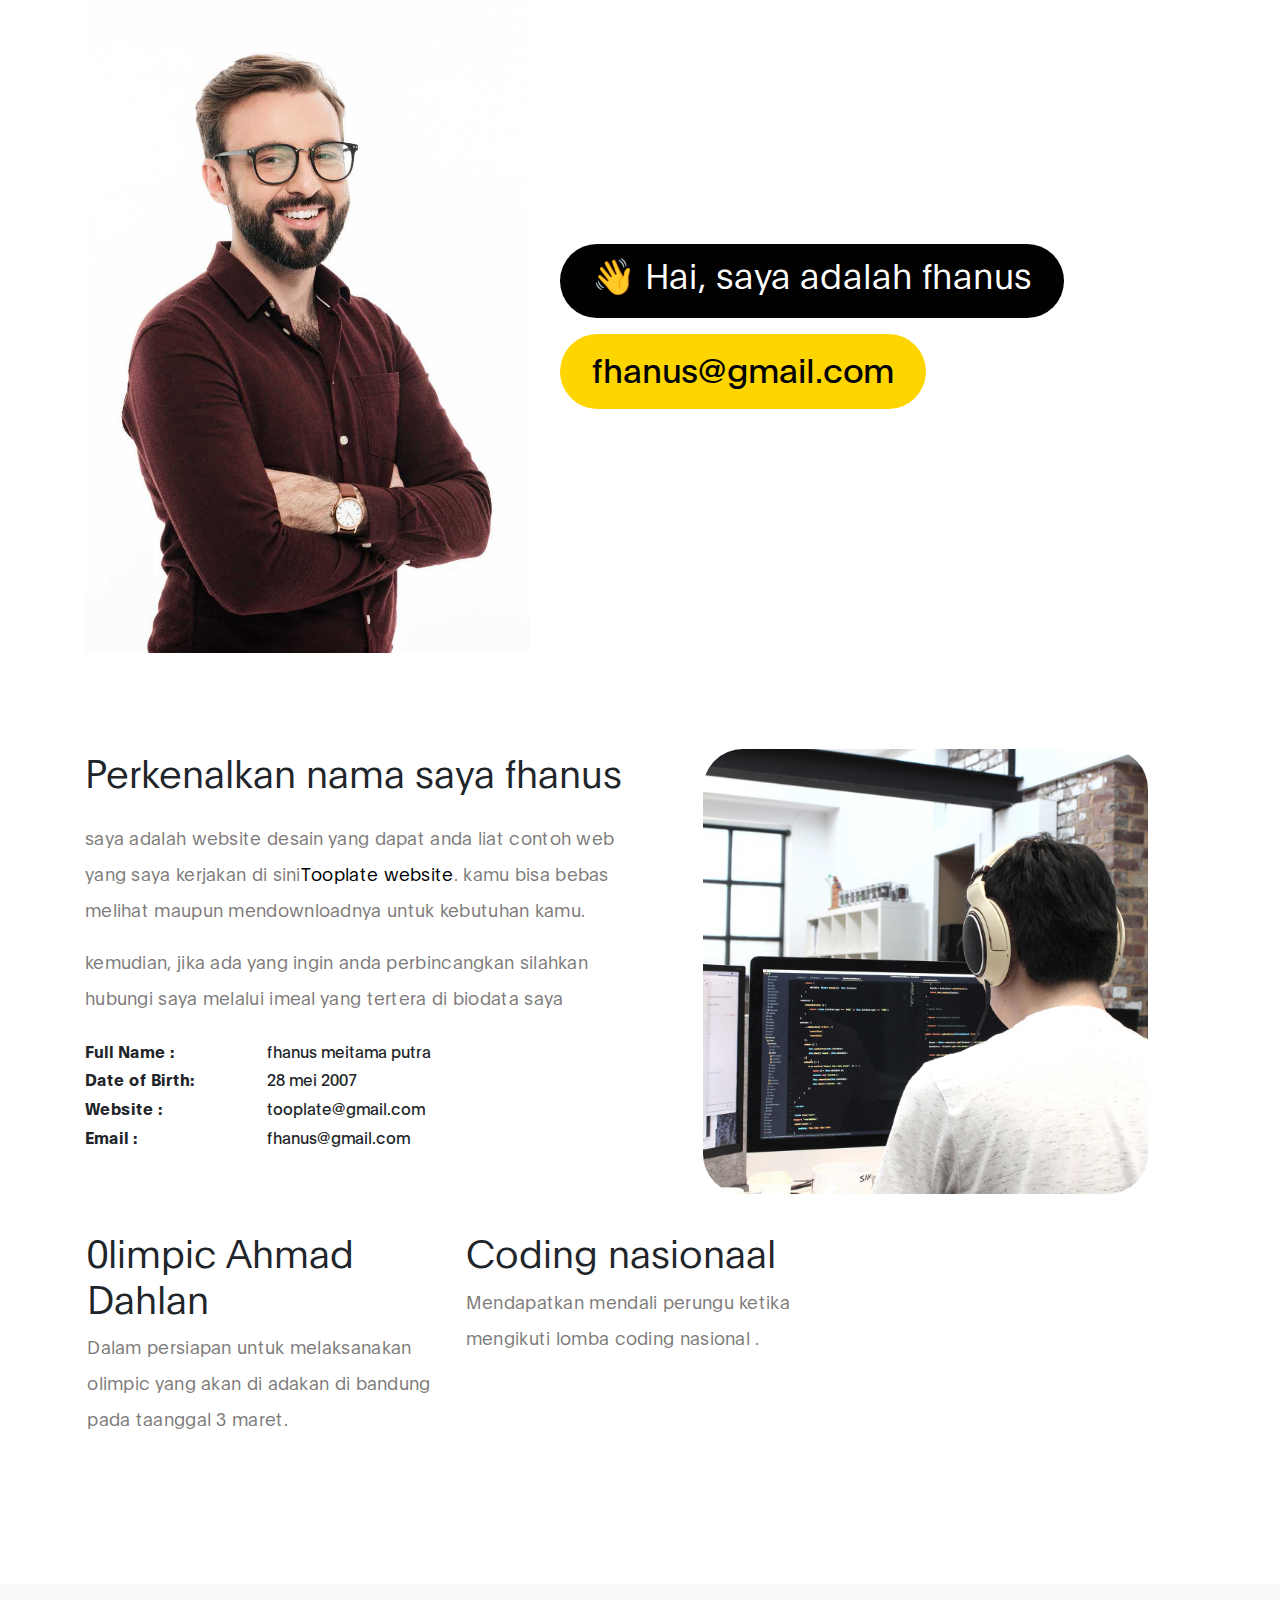
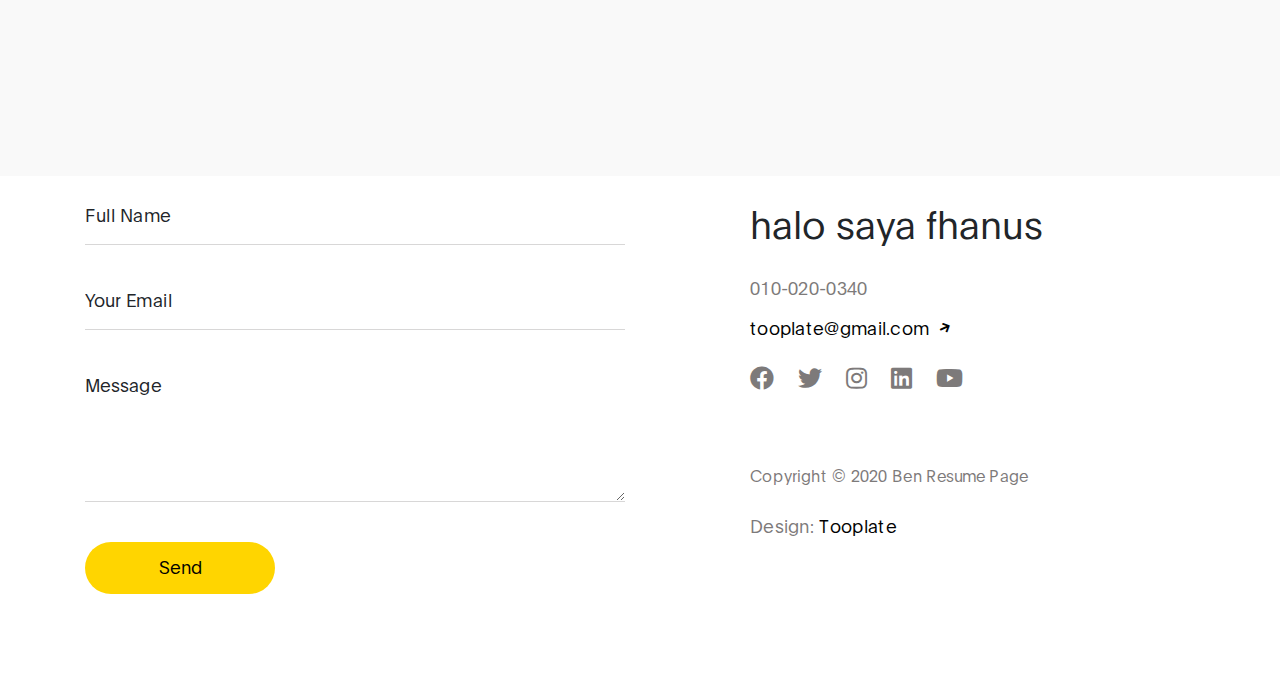
==== 2120_ben_resume/index.html @ 1cf42ba1 "Add files via upload" ====
<!DOCTYPE html>
<html lang="en">
<head>

     <title>Ben's Resume - Profile HTML Page</title>

     <meta charset="UTF-8">
     <meta http-equiv="X-UA-Compatible" content="IE=Edge">
     <meta name="description" content="">
     <meta name="keywords" content="">
     <meta name="author" content="Tooplate">
     <meta name="viewport" content="width=device-width, initial-scale=1, maximum-scale=1">

     <link rel="stylesheet" href="css/bootstrap.min.css">
     <link rel="stylesheet" href="css/all.min.css">
     <link rel="stylesheet" href="css/owl.carousel.min.css">
     <link rel="stylesheet" href="css/owl.theme.default.min.css">

     <!-- MAIN CSS -->
     <link rel="stylesheet" href="css/tooplate-ben-resume-style.css">
<!--
Tooplate 2120 Ben Resume
https://www.tooplate.com/view/2120-ben-resume
-->
</head>

<body data-spy="scroll" data-target="#navbarNav" data-offset="50">

    <!-- MENU BAR -->
    <nav class="navbar navbar-expand-lg">
        <div class="container">

            <a class="navbar-brand" href="#">
                Biodata saya
            </a>

            <button class="navbar-toggler" type="button" data-toggle="collapse" data-target="#navbarNav" aria-controls="navbarNav" aria-expanded="false" aria-label="Toggle navigation">
                <span class="navbar-toggler-icon"></span>
            </button>

            <div class="collapse navbar-collapse" id="navbarNav">
                <ul class="navbar-nav mx-auto">
                    <li class="nav-item">
                        <a href="#intro" class="nav-link smoothScroll">Introduction</a>
                    </li>

                    <li class="nav-item">
                        <a href="#about" class="nav-link smoothScroll">About Me</a>
                    </li>

                    <li class="nav-item">
                        <a href="#testimonials" class="nav-link smoothScroll">Reviews</a>
                    </li>

                    <li class="nav-item">
                        <a href="#contact" class="nav-link smoothScroll">Contact</a>
                    </li>
                </ul>

                <div class="mt-lg-0 mt-3 mb-4 mb-lg-0">
                    <a href="#" class="custom-btn btn" download>Download CV</a>
                </div>
            </div>

        </div>
    </nav>


    <!-- HERO -->
    <section class="hero d-flex flex-column justify-content-center align-items-center" id="intro">

         <div class="container">
            <div class="row">

                  <div class="mx-auto col-lg-5 col-md-5 col-10">
                      <img src="images/ben.jpg" class="img-fluid" alt="Ben Resume HTML Template">
                  </div>

                   <div class="d-flex flex-column justify-content-center align-items-center col-lg-7 col-md-7 col-12">
                        <div class="hero-text">

                            <h1 class="hero-title">👋 Hai, saya adalah fhanus</h1>

                            <a href="#" class="email-link">
                                fhanus@gmail.com
                            </a>
                          
                        </div>
                    </div>

            </div>
        </div>
      </section>


    <section class="about section-padding" id="about">
        <div class="container">
            <div class="row">

                <div class="col-lg-6 col-md-6 col-12">
                    <h3 class="mb-4">Perkenalkan nama saya fhanus</h3>

                    <p> saya adalah website desain yang dapat anda liat contoh web yang saya kerjakan di sini<a rel="nofollow" href="https://www.tooplate.com" target="_parent">Tooplate website</a>. kamu bisa bebas melihat maupun mendownloadnya untuk kebutuhan kamu.</p>

                    <p>kemudian, jika ada yang ingin anda perbincangkan silahkan hubungi saya melalui imeal yang tertera di biodata saya</p>

                    <ul class="mt-4 mb-5 mb-lg-0 profile-list list-unstyled">
                        <li><strong>Full Name :</strong> fhanus meitama putra </li>

                        <li><strong>Date of Birth:</strong> 28 mei 2007</li>

                        <li><strong>Website :</strong> tooplate@gmail.com</li>

                        <li><strong>Email :</strong>  fhanus@gmail.com</li>
                    </ul>
                </div>

                <div class="col-lg-5 mx-auto col-md-6 col-12">
                    <img src="images/true-agency.jpg" class="about-image img-fluid" alt="Ben's Resume HTML Template">
                </div>

            </div>
            <div class="row about-third ">
            	<div class="col-lg-4 col-md-4 col-12 ">
                <h3>0limpic Ahmad Dahlan</h3>
                <p>Dalam persiapan untuk melaksanakan olimpic yang akan di adakan di bandung pada taanggal 3 maret.</p>
                </div>
                <div class="col-lg-4 col-md-4 col-12">
                <h3>Coding nasionaal</h3>
                <p>Mendapatkan mendali perungu ketika mengikuti lomba coding nasional .</p>
                </div>
                
            </div>
        </div>
    </section>


    <!-- TESTIMONIAL -->
     <section class="testimonials section-padding" id="testimonials">
          <div class="container">
               <div class="row">

                

               </div>
          </div>
     </section>


     <!-- FAQ -->
     


     <section class="contact section-padding pt-0" id="contact">
      <div class="container">
        <div class="row">

          <div class="col-lg-6 col-md-6 col-12">
            <form action="#" method="get" class="contact-form webform"  role="form">
                
                <div class="form-group d-flex flex-column-reverse">
                    <input type="text" class="form-control" name="cf-name" id="cf-name" placeholder="Your Name">

                    <label for="cf-name" class="webform-label">Full Name</label>
                </div>

                <div class="form-group d-flex flex-column-reverse">
                    <input type="email" class="form-control" name="cf-email" id="cf-email" placeholder="Your Email">

                    <label for="cf-email" class="webform-label">Your Email</label>
                </div>

                <div class="form-group d-flex flex-column-reverse">
                    <textarea class="form-control" rows="5" name="cf-message" id="cf-message" placeholder="Your Message"></textarea>

                    <label for="cf-message" class="webform-label">Message</label>
                </div>

                <button type="submit" class="form-control" id="submit-button" name="submit">Send</button>
            </form>
          </div>

            <div class="mx-auto col-lg-4 col-md-6 col-12">
                <h3 class="my-4 pt-4 pt-lg-0">halo saya fhanus</h3>

                <p class="mb-1">010-020-0340</p>

                <p>
                    <a href="#">
                      tooplate@gmail.com
                    <i class="fas fa-arrow-right custom-icon"></i>
                    </a>
                </p>

                <ul class="social-links mt-2">
                    <li><a href="https://fb.com/tooplate" rel="noopener" class="fab fa-facebook"></a></li>
                    <li><a href="#" rel="noopener" class="fab fa-twitter"></a></li>
                    <li><a href="#" rel="noopener" class="fab fa-instagram"></a></li>
                    <li><a href="#" rel="noopener" class="fab fa-linkedin"></a></li>
                    <li><a href="#" rel="noopener" class="fab fa-youtube"></a></li>
                </ul>
                
              <p class="copyright-text mt-5 pt-3">Copyright &copy; 2020 Ben Resume Page</p>
                
                <p>Design: <a href="https://www.tooplate.com" title="free HTML templates" target="_blank">Tooplate</a></p>
            </div>

        </div>
      </div>
    </section>
     <!-- SCRIPTS -->
     <script src="js/jquery.min.js"></script>
     <script src="js/bootstrap.min.js"></script>
     <script src="js/smoothscroll.js"></script>
     <script src="js/owl.carousel.min.js"></script>
     <script src="js/custom.js"></script>

</body>
</html>
---- 2120_ben_resume/css/tooplate-ben-resume-style.css ----
/*

Tooplate 2120 Ben Resume

https://www.tooplate.com/view/2120-ben-resume

*/

  @font-face {
      font-family: 'Plain';
      src: url('../localfonts/Plain-Regular.woff2') format('woff2'),
          url('../localfonts/Plain-Regular.woff') format('woff');
      font-weight: normal;
      font-style: normal;
  }

  @font-face {
      font-family: 'Plain';
      src: url('../localfonts/Plain-Light.woff2') format('woff2'),
          url('../localfonts/Plain-Light.woff') format('woff');
      font-weight: 300;
      font-style: normal;
  }

  @font-face {
      font-family: 'Plain';
      src: url('../localfonts/Plain-Bold.woff2') format('woff2'),
          url('../localfonts/Plain-Bold.woff') format('woff');
      font-weight: bold;
      font-style: normal;
  }

  :root {
    --primary-color:        #ffd500;
    --white-color:          #ffffff;
    --dark-color:           #010101;
    --menu-bg-color:        #212529;

    --gray-color:           #909090;
    --p-color:              #7d7a7a;

    --base-font-family:     "Plain", -apple-system,BlinkMacSystemFont,"Segoe UI",Roboto,"Helvetica Neue",Arial,"Noto Sans",sans-serif,"Apple Color Emoji","Segoe UI Emoji","Segoe UI Symbol","Noto Color Emoji";
    --font-weight-bold:     600;
    --font-weight-normal:   400;
    --font-weight-light:    300;

    --h1-font-size:         56px;
    --h2-font-size:         48px;
    --h3-font-size:         38px;
    --h4-font-size:         34px;
    --h5-font-size:         30px;
    --h6-font-size:         24px;
    --p-font-size:          18px;
    --base-font-size:       16px;
    --button-font-size:     20px;

    --border-radius-large:  100%;
    --border-radius-medium: 80px;
    --border-radius-small:  40px;
  }


  body {
    font-family: var(--base-font-family);
  }


  /*---------------------------------------
     TYPOGRAPHY              
  -----------------------------------------*/

  h1 {
    font-size: var(--h1-font-size);
  }

  h1,
  h3 {
    font-weight: var(--font-weight-light);
  }

  h2 {
    font-size: var(--h2-font-size);
  }

  h3 {
    font-size: var(--h3-font-size);
  }

  h4 {
    font-size: var(--h4-font-size);
  }

  h5 {
    font-size: var(--h5-font-size);
  }

  h6 {
    font-weight: var(--font-weight-bold);
    font-size: var(--h6-font-size);
  }

  p {
    color: var(--p-color);
    font-size: var(--p-font-size);
    font-weight: var(--font-weight-light);
    letter-spacing: 0.3px;
    line-height: 2em;
  }

  .section-padding {
    padding: 6rem 0;
  }

  .custom-icon {
    font-size: 12px;
    position: relative;
    bottom: 3px;
    left: 5px;
    transform: rotate(-25deg);
  }


  /* CUSTOM BUTTON */
  .custom-btn {
    background: var(--dark-color);
    border: none;
    border-radius: var(--border-radius-medium);
    color: var(--white-color);
    letter-spacing: 0.2px;
    padding: 6px 36px 10px 36px;
    font-size: var(--button-font-size);
    white-space: nowrap;
  }

  .custom-btn:hover,
  .custom-btn:focus {
    color: var(--dark-color);
    background: var(--primary-color);
  }


  /*---------------------------------------
     GENERAL               
  -----------------------------------------*/

  * {
    -webkit-box-sizing: border-box;
    -moz-box-sizing: border-box;
    box-sizing: border-box;
  }

  *::before,
  *::after {
    -webkit-box-sizing: border-box;
    -moz-box-sizing: border-box;
    box-sizing: border-box;
  }

  a {
    color: var(--dark-color);
    text-decoration: none;
    transition: all 0.4s linear;
  }

  a:hover  {
    color: var(--dark-color);
    text-decoration: none;
  }


  /*---------------------------------------
     MENU                
  -----------------------------------------*/

  .navbar {
    background: transparent;
    padding: 0.3rem 1rem;
    transition: all 300ms ease-in-out;
    position: absolute;
    z-index: 99;
    top: 0;
    right: 0;
    left: 0;
    opacity: 0;
  }

  .navbar.scroll {
    background: var(--menu-bg-color);
    padding: 0.5rem 1rem;
    position: fixed;
    opacity: 1;
  }

  .navbar-brand {
    color: var(--white-color);
    font-weight: var(--font-weight-light);
    font-size: var(--h4-font-size);
  }

  .navbar .custom-btn {
    background: var(--primary-color);
    color: var(--dark-color);
  }

  .contact-form #submit-button:hover,
  .navbar .custom-btn:hover {
    background: var(--dark-color);
    color: var(--white-color);
  }

  .navbar-expand-lg .navbar-nav .nav-link {
    margin: 0 1.5rem;
    padding: 0;
  }

  .nav-item .nav-link.active, 
  .nav-item .nav-link:hover {
    color: var(--gray-color);
  }

  .nav-item .nav-link.active, 
  .nav-item .nav-link:hover {
    border-bottom-color: var(--primary-color);
  }

  .nav-link {
    color: var(--gray-color);
    font-weight: var(--font-weight-light);
    font-size: var(--base-font-size);
    border-bottom: 1px solid transparent;
  }

  .navbar-toggler {
    border: 0;
    padding: 0;
    cursor: pointer;
    margin: 0 10px 0 0;
    width: 30px;
    height: 35px;
    outline: none;
  }

  .navbar-toggler:focus {
    outline: none;
  }

  .navbar-toggler[aria-expanded="true"] .navbar-toggler-icon {
    background: transparent;
  }

  .navbar-toggler[aria-expanded="true"] .navbar-toggler-icon::before,
  .navbar-toggler[aria-expanded="true"] .navbar-toggler-icon::after {
    transition: top 300ms 50ms ease, -webkit-transform 300ms 350ms ease;
    transition: top 300ms 50ms ease, transform 300ms 350ms ease;
    transition: top 300ms 50ms ease, transform 300ms 350ms ease, -webkit-transform 300ms 350ms ease;
    top: 0;
  }

  .navbar-toggler[aria-expanded="true"] .navbar-toggler-icon::before {
    transform: rotate(45deg);
  }

  .navbar-toggler[aria-expanded="true"] .navbar-toggler-icon::after {
    transform: rotate(-45deg);
  }


  .navbar-toggler .navbar-toggler-icon {
    background: var(--white-color);
    transition: background 10ms 300ms ease;
    display: block;
    width: 30px;
    height: 2px;
    position: relative;
  }

  .navbar-toggler .navbar-toggler-icon::before,
  .navbar-toggler .navbar-toggler-icon::after {
    transition: top 300ms 350ms ease, -webkit-transform 300ms 50ms ease;
    transition: top 300ms 350ms ease, transform 300ms 50ms ease;
    transition: top 300ms 350ms ease, transform 300ms 50ms ease, -webkit-transform 300ms 50ms ease;
    position: absolute;
    right: 0;
    left: 0;
    background: var(--white-color);
    width: 30px;
    height: 2px;
    content: '';
  }

  .navbar-toggler .navbar-toggler-icon::before {
    top: -8px;
  }

  .navbar-toggler .navbar-toggler-icon::after {
    top: 8px;
  }



  /*---------------------------------------
     HERO                
  -----------------------------------------*/

  .hero-title,
  .email-link {
    background: var(--dark-color);
    border-radius: var(--border-radius-medium);
    color: var(--white-color);
    display: inline-block;
    margin: 0.5rem 0;
    padding: 0.5rem 2rem 1.5rem 2rem;
	font-size: 2.2em;
  }

  .email-link {
    background: var(--primary-color);
    color: var(--dark-color);
    font-size: var(--h4-font-size);
    padding: 0.5rem 2rem 1rem 2rem;
  }

  .email-link:hover {
    background: var(--dark-color);
    color: var(--white-color);
  }


  /*---------------------------------------
     ABOUT                
  -----------------------------------------*/
  
  .about-third {
	  margin: 2.2em -0.8em;
  }

  .about-image {
    border-radius: var(--border-radius-small);
  }

  .profile-list li {
    margin: 0.3rem 0;
  }

  .profile-list strong {
    display: inline-block;
    width: 30%;
    margin-right: 1rem;
  }


  /*---------------------------------------
     FAQ                 
  -----------------------------------------*/

  .faq .card-header {
    padding: 0;
  }

  .faq .btn-link {
    color: var(--dark-color);
    font-size: var(--h6-font-size);
    text-align: left;
    display: block;
    width: 100%;
    padding: 1rem 2rem;
  }

  .faq .btn-link:focus, 
  .faq .btn-link:hover {
    color: var(--dark-color);
    text-decoration: none;
  }

  .faq .card-body {
    padding: 2rem;
  }

  .faq-info-text {
    font-size: var(--base-font-size);
    display: block;
    margin: 1.5rem 2rem 0 2rem;
  }


  /*---------------------------------------
     TESTIMONIALS               
  -----------------------------------------*/

  .testimonials {
    background: #f9f9f9;
  }

  .testimonials-image {
    margin: 0 1rem 1rem 1rem;
  }

  .testimonials-image img {
    border-radius: var(--border-radius-medium);
  }

  .testimonials-info {
    width: 100%;
  }

  .testimonials .owl-theme .owl-nav.disabled+.owl-dots {
    margin-top: 2rem;
  }

  .testimonials .owl-theme .owl-dots .owl-dot {
    outline: none;
  }

  .testimonials .owl-theme .owl-dots .owl-dot span {
    width: 30px;
    height: 3px;
    margin: 5px;
  }

  .testimonials .owl-theme .owl-dots .owl-dot.active span, 
  .testimonials .owl-theme .owl-dots .owl-dot:hover span {
    background: var(--primary-color);
  }


  /*---------------------------------------
     CONTACT               
  -----------------------------------------*/
  
  .contact-form .form-control {
    background: transparent;
    border: none;
    border-bottom: 1px solid rgba(142, 140, 140, 0.35);
    box-shadow: none;
    border-radius: 0;
    -webkit-appearance: none;
    outline: none;
    color: var(--dark-color);
    font-weight: var(--font-weight-light);
    padding-left: 0;
    cursor: text;
  }

  .contact-form input {
    height: calc(2.25rem + 10px);
  }

  .contact-form .form-group {
    margin: 0 0 1rem;
    position: relative;
  }

  .contact-form .form-control,
  .webform-label {
    transition: all 0.4s;
    touch-action: manipulation;
  }

  .webform-label {
    cursor: text;
    font-size: 12px;
    font-weight: var(--font-weight-light);
    margin-bottom: 5px;
  }

  .contact-form .form-control:placeholder-shown + .webform-label {
    cursor: text;
    max-width: 66.66%;
    white-space: nowrap;
    overflow: hidden;
    text-overflow: ellipsis;
    transform-origin: left bottom;
    transform: translate(0, 2.125rem) scale(1.5);
  }

  .contact-form ::-webkit-input-placeholder {
    opacity: 0;
    transition: inherit;
    color: var(--dark-color);
  }

  .contact-form ::-moz-placeholder {
    opacity: 0;
    transition: inherit;
    color: var(--dark-color);
  }

  .contact-form .form-control:focus::-webkit-input-placeholder {
    opacity: 1;
  }

  .contact-form .form-control:focus::-moz-placeholder {
    opacity: 1;
  }

  .contact-form .form-control:not(:placeholder-shown) + .webform-label,
  .contact-form .form-control:focus + .webform-label {
    transform: translate(0, 0) scale(1);
    cursor: pointer;
    color: var(--gray-color);
  }

  .contact-form #submit-button {
    background: var(--primary-color);
    border: none;
    border-radius: var(--border-radius-medium);
    color: var(--dark-color);
    cursor: pointer;
    font-size: var(--p-font-size);
    line-height: 0;
    margin-top: 2.5rem;
    padding: 1.5rem 1.8rem 1.8rem 1.8rem;
    white-space: nowrap;
    max-width: 190px;
  }

  .copyright-text {
    font-size: var(--base-font-size);
  }


  /*---------------------------------------
     SOCIAL LINKS              
  -----------------------------------------*/

  .social-links {
    margin: 40px 0;
    padding: 0;
  }

  .social-links li {
    display: inline-block;
    list-style: none;
  }

  .social-links a {
    display: inline-block;
    color: var(--p-color);
    font-size: var(--h6-font-size);
    margin: 5px 20px 5px 0;
  }

  .social-links a:hover {
    color: var(--dark-color);
  }


  /*---------------------------------------
     RESPONSIVE STYLES              
  -----------------------------------------*/

  @media screen and (max-width: 1200px) {
    h1 {
        font-size: 42px;
    }

    h2 {
        font-size: 36px;
    }

    h3 {
        font-size: 32px;
    }

    h4 {
        font-size: 28px;
    }

    .email-link {
      font-size: 28px;
    }
  }

  @media screen and (max-width: 992px) {

    .hero-title {
      font-size: 1.8em;
      padding-bottom: 1rem;
    }

    .email-link {
      font-size: 22px;
      padding: 0.5rem 2rem 0.7rem 2rem;
    }
  }

  @media screen and (max-width: 991px) {
    .navbar-nav {
      margin: 1rem 0;
    }

    .navbar-expand-lg .navbar-nav .nav-link {
      display: inline-block;
      margin: 5px 0.5rem;
    }
  }

  @media screen and (max-width: 768px) {

    .hero-text {
      position: relative;
      top: 1.5rem;
    }
  }

  @media screen and (max-width: 480px) {

    .hero-title {
      font-size: 26px;
    }

    .email-link {
      font-size: 20px;
      padding: 0.3rem 2rem 0.6rem 2rem;
    }
  }
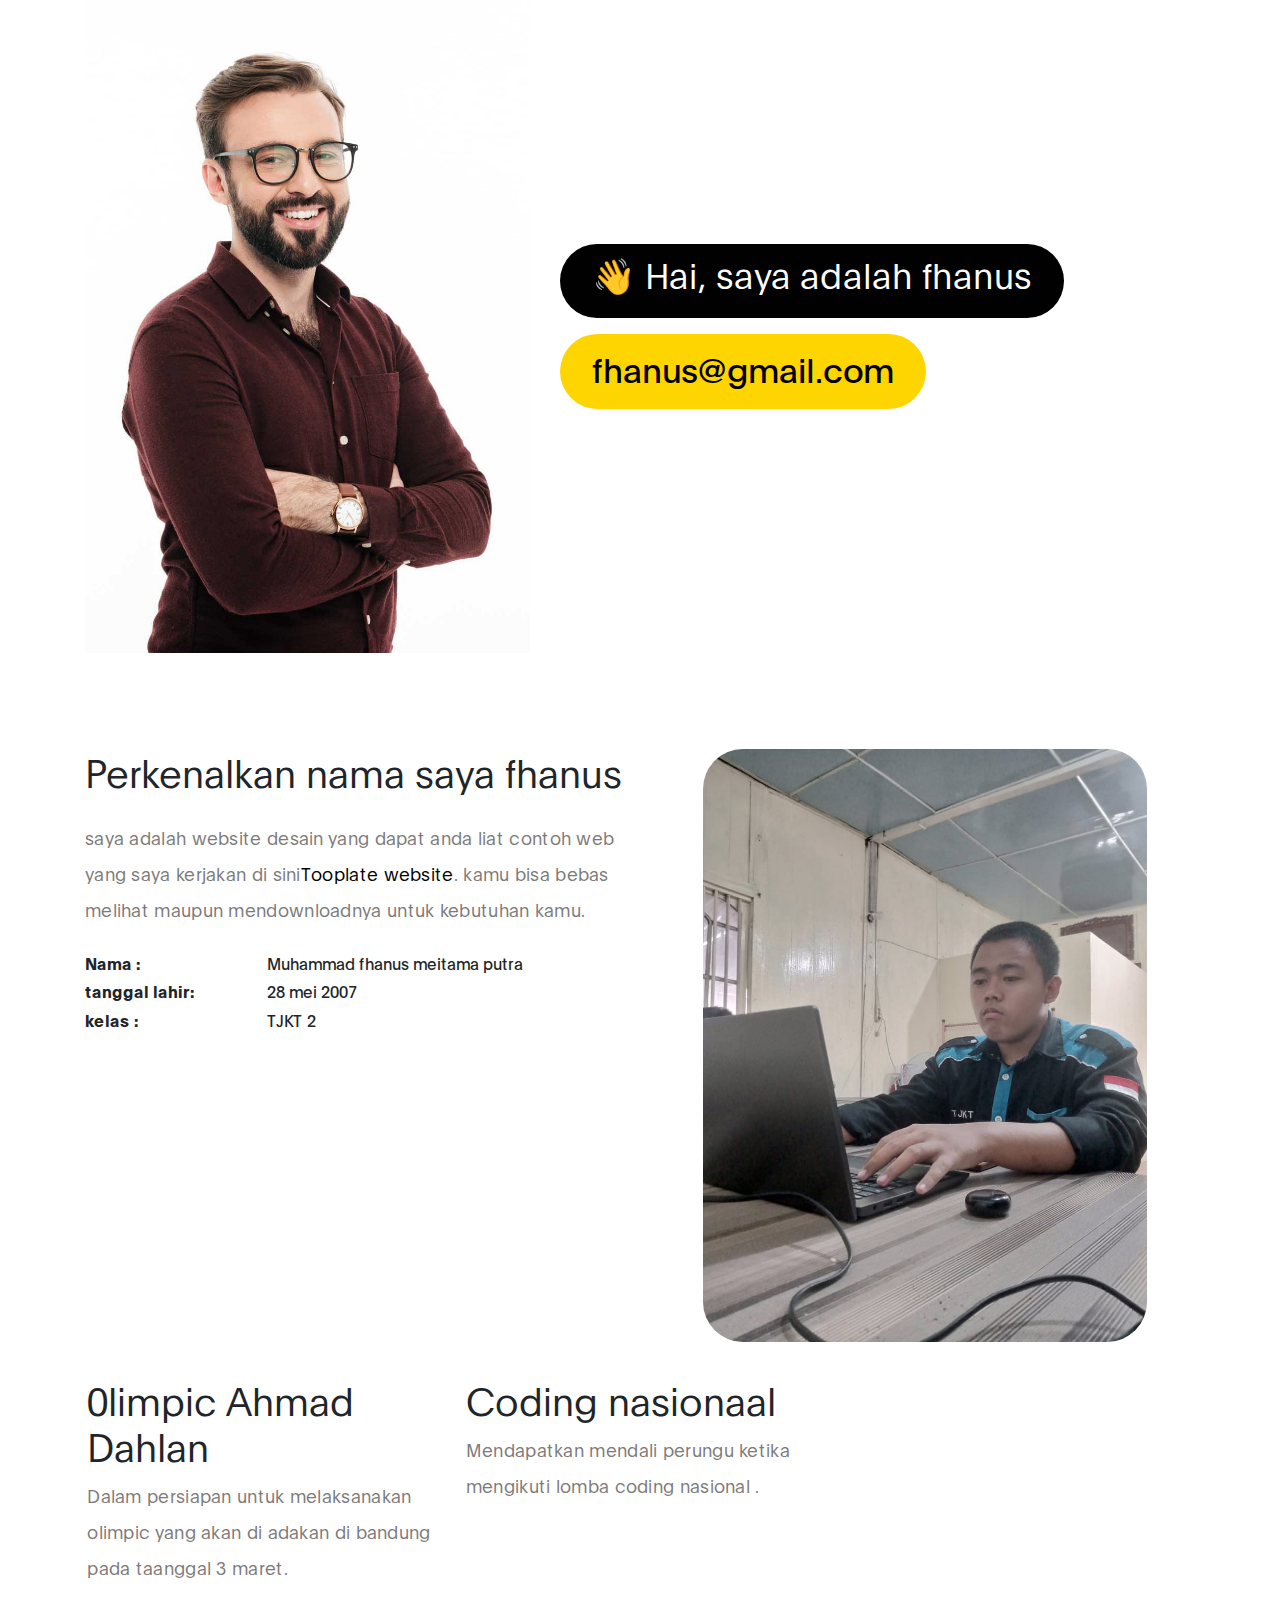
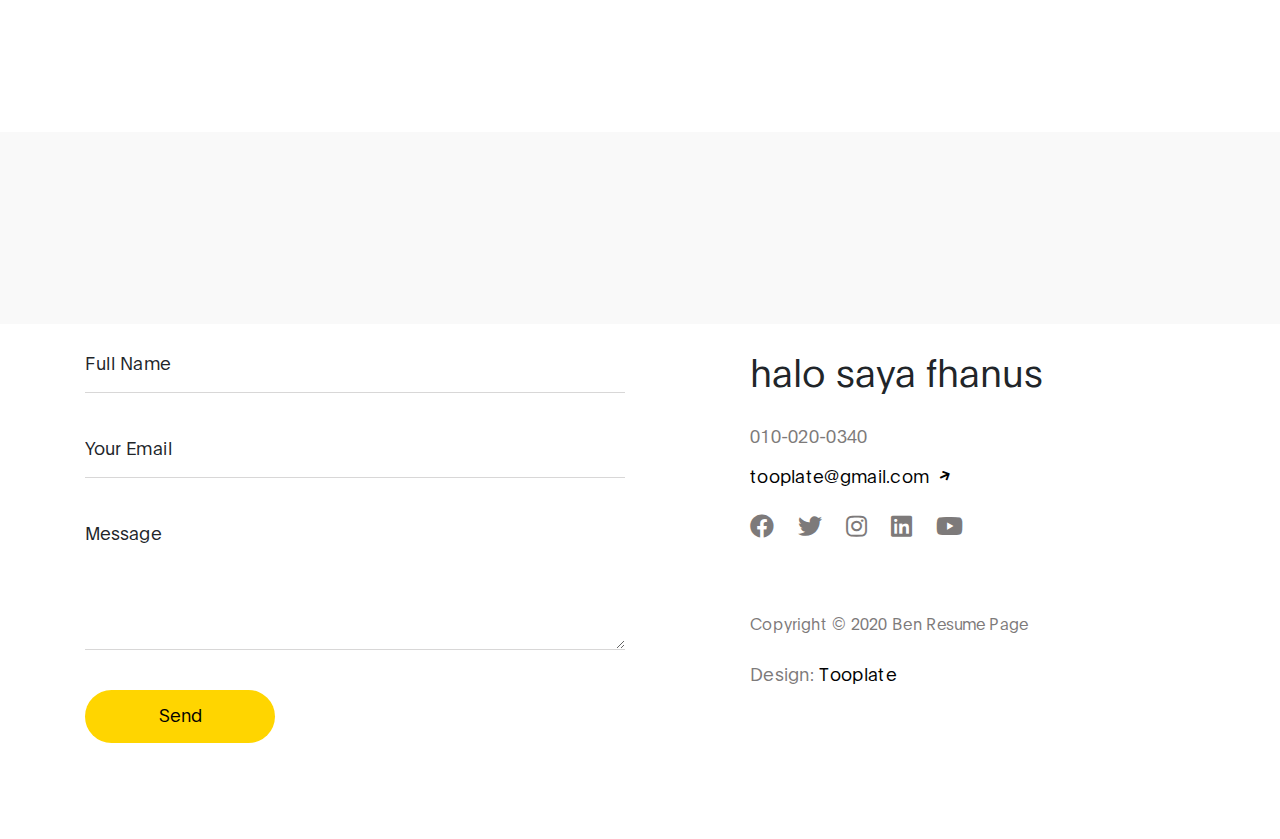
==== commit 6c288584: "added test.html file" ====
--- a/2120_ben_resume/index.html
+++ b/2120_ben_resume/index.html
@@ -102,21 +102,18 @@
 
                     <p> saya adalah website desain yang dapat anda liat contoh web yang saya kerjakan di sini<a rel="nofollow" href="https://www.tooplate.com" target="_parent">Tooplate website</a>. kamu bisa bebas melihat maupun mendownloadnya untuk kebutuhan kamu.</p>
 
-                    <p>kemudian, jika ada yang ingin anda perbincangkan silahkan hubungi saya melalui imeal yang tertera di biodata saya</p>
-
                     <ul class="mt-4 mb-5 mb-lg-0 profile-list list-unstyled">
-                        <li><strong>Full Name :</strong> fhanus meitama putra </li>
-
-                        <li><strong>Date of Birth:</strong> 28 mei 2007</li>
-
-                        <li><strong>Website :</strong> tooplate@gmail.com</li>
-
-                        <li><strong>Email :</strong>  fhanus@gmail.com</li>
+                        <li><strong>Nama :</strong> Muhammad fhanus meitama putra </li>
+
+                        <li><strong>tanggal lahir:</strong> 28 mei 2007</li>
+
+                        <li><strong>kelas :</strong> TJKT 2</li>
+
                     </ul>
                 </div>
 
                 <div class="col-lg-5 mx-auto col-md-6 col-12">
-                    <img src="images/true-agency.jpg" class="about-image img-fluid" alt="Ben's Resume HTML Template">
+                    <img src="/2120_ben_resume/images/Gambar WhatsApp 2024-02-02 pukul 10.06.16_19dd4fa2.jpg" class="about-image img-fluid" alt="Ben's Resume HTML Template">
                 </div>
 
             </div>
